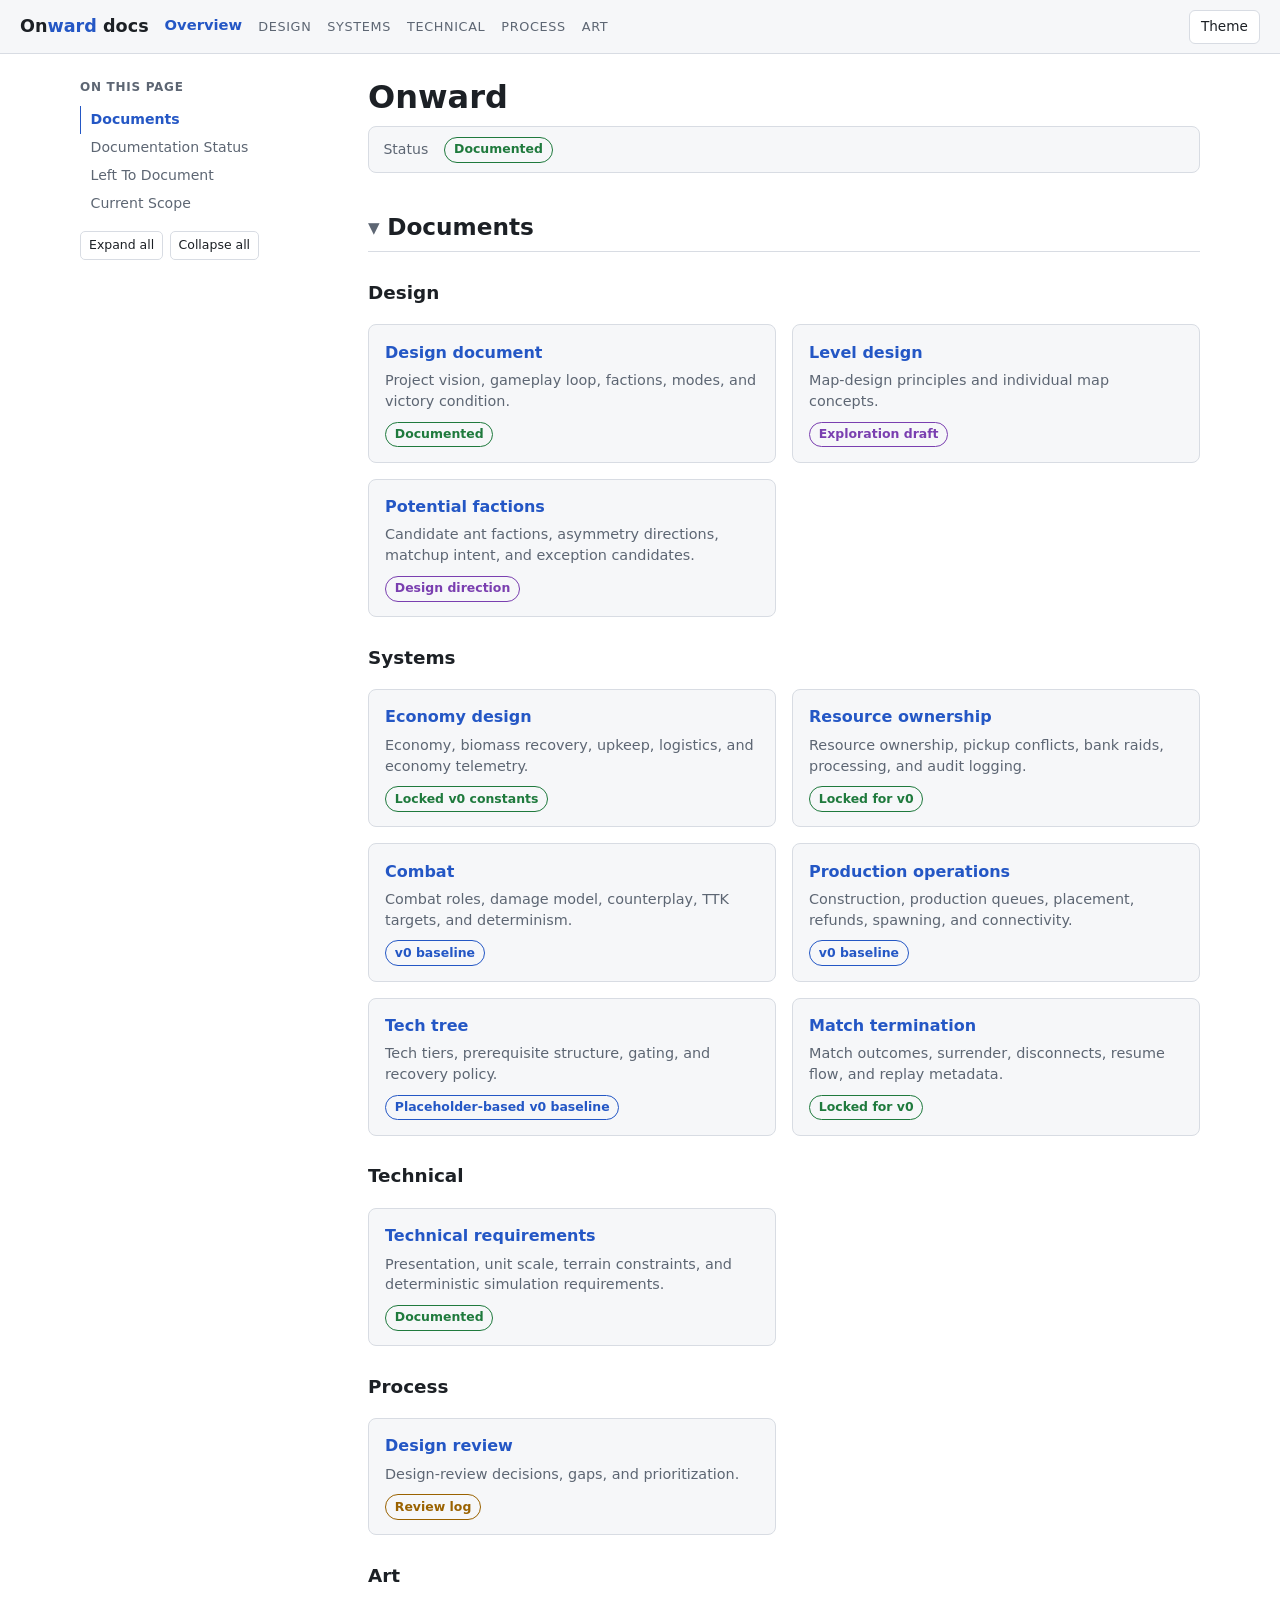
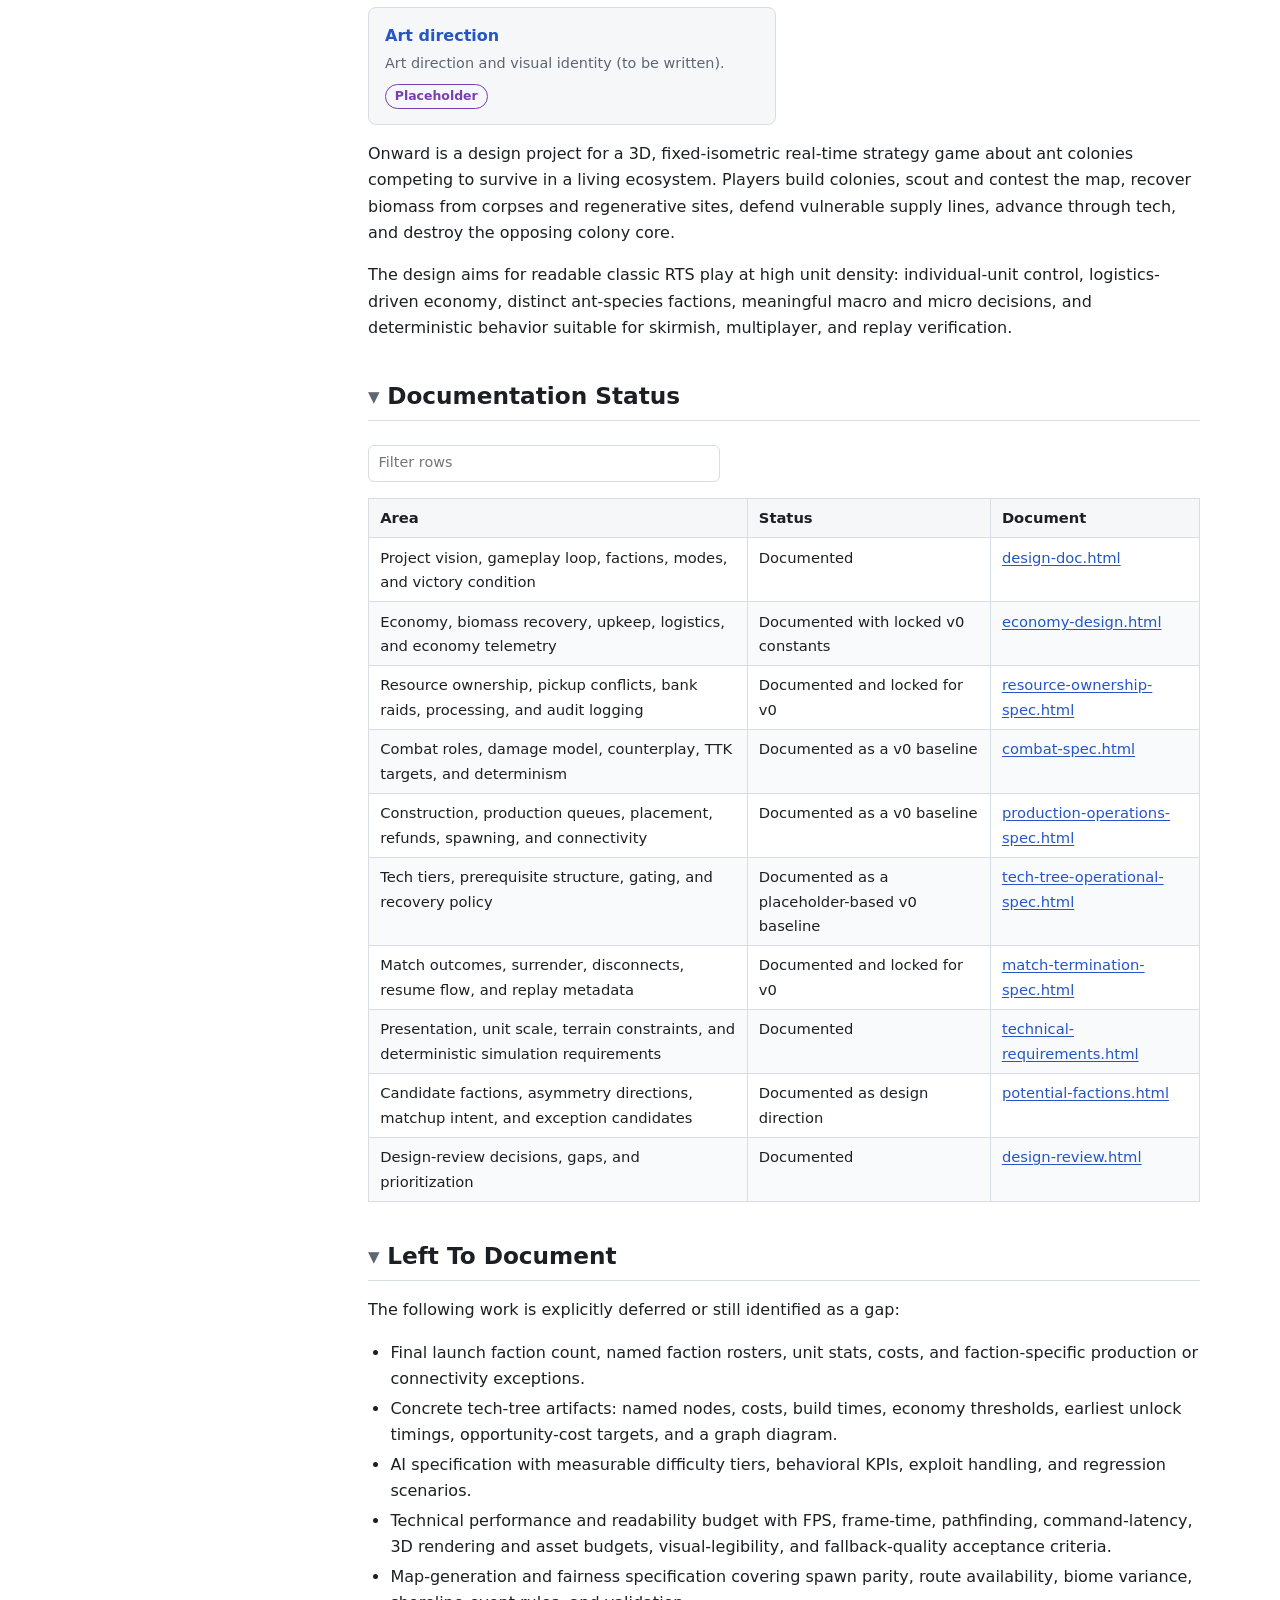
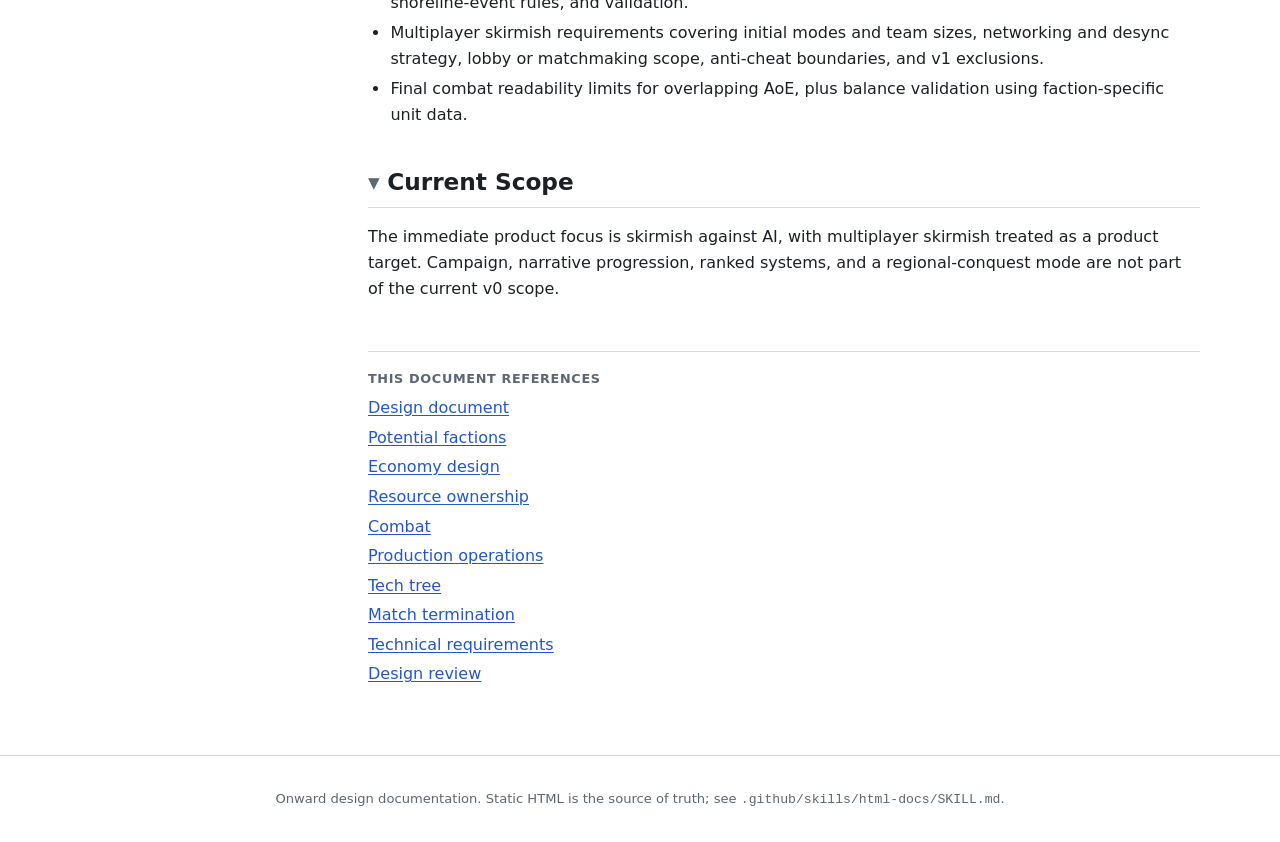
==== docs/index.html @ eb40da82 "Add technical documentation for tech tree operational spec and technical requirements - Created tech" ====
<!doctype html>
<html lang="en">
<head>
<meta charset="utf-8">
<meta name="viewport" content="width=device-width, initial-scale=1">
<title>Onward - Onward</title>
<meta name="description" content="Onward project overview, documentation status, open work, and scope.">
<link rel="stylesheet" href="assets/css/site.css">
<script type="application/ld+json">
{
  "@context": "https://schema.org",
  "@type": "TechArticle",
  "headline": "Onward",
  "description": "Onward project overview, documentation status, open work, and scope.",
  "isPartOf": {
    "@type": "CreativeWork",
    "name": "Onward design documentation",
    "url": "index.html"
  },
  "citation": [
    "combat-spec.html",
    "design-doc.html",
    "design-review.html",
    "economy-design.html",
    "match-termination-spec.html",
    "potential-factions.html",
    "production-operations-spec.html",
    "resource-ownership-spec.html",
    "tech-tree-operational-spec.html",
    "technical-requirements.html"
  ]
}
</script>
<script type="application/json" id="doc-data">
{
  "slug": "index",
  "title": "Onward",
  "group": null,
  "status": {
    "key": "documented",
    "label": "Documented"
  },
  "references": [
    "combat-spec",
    "design-doc",
    "design-review",
    "economy-design",
    "match-termination-spec",
    "potential-factions",
    "production-operations-spec",
    "resource-ownership-spec",
    "tech-tree-operational-spec",
    "technical-requirements"
  ],
  "referencedBy": [],
  "constants": {},
  "sections": [
    {
      "id": "documents",
      "title": "Documents",
      "level": 2
    },
    {
      "id": "documentation-status",
      "title": "Documentation Status",
      "level": 2
    },
    {
      "id": "left-to-document",
      "title": "Left To Document",
      "level": 2
    },
    {
      "id": "current-scope",
      "title": "Current Scope",
      "level": 2
    }
  ]
}
</script>
<script src="assets/js/site.js" defer></script>
</head>
<body>
<a class="skip-link" href="#content">Skip to content</a>
<header class="site-header">
<a class="brand" href="index.html">On<span>ward</span> docs</a>
<nav class="site-nav" aria-label="Documentation">
<ul>
<li><a href="index.html" aria-current="page">Overview</a></li>
<li><span class="group-label" tabindex="0">Design</span><ul class="group-links"><li><a href="design-doc.html">Design document</a></li><li><a href="level-design.html">Level design</a></li><li><a href="potential-factions.html">Potential factions</a></li></ul></li>
<li><span class="group-label" tabindex="0">Systems</span><ul class="group-links"><li><a href="economy-design.html">Economy design</a></li><li><a href="resource-ownership-spec.html">Resource ownership</a></li><li><a href="combat-spec.html">Combat</a></li><li><a href="production-operations-spec.html">Production operations</a></li><li><a href="tech-tree-operational-spec.html">Tech tree</a></li><li><a href="match-termination-spec.html">Match termination</a></li></ul></li>
<li><span class="group-label" tabindex="0">Technical</span><ul class="group-links"><li><a href="technical-requirements.html">Technical requirements</a></li></ul></li>
<li><span class="group-label" tabindex="0">Process</span><ul class="group-links"><li><a href="design-review.html">Design review</a></li></ul></li>
<li><span class="group-label" tabindex="0">Art</span><ul class="group-links"><li><a href="art-direction.html">Art direction</a></li></ul></li>
</ul>
</nav>
<div class="header-tools"><button type="button" id="theme-toggle" aria-label="Toggle light or dark theme">Theme</button></div>
</header>
<div class="layout">
<nav class="toc" aria-label="On this page"><h2>On this page</h2>
<ul>
<li><a href="#documents">Documents</a>
</li>
<li><a href="#documentation-status">Documentation Status</a>
</li>
<li><a href="#left-to-document">Left To Document</a>
</li>
<li><a href="#current-scope">Current Scope</a>
</li>
</ul>
<div class="toc-tools"><button type="button" id="expand-all">Expand all</button><button type="button" id="collapse-all">Collapse all</button></div></nav>
<main id="content" class="doc">
<h1 id="onward">Onward</h1>
<div class="doc-meta"><dl><dt>Status</dt><dd><span class="badge" data-status="documented">Documented</span></dd></dl></div>
<section aria-labelledby="documents"><h2 id="documents">Documents</h2>
<h3>Design</h3>
<ul class="card-grid"><li><a class="card" href="design-doc.html"><strong>Design document</strong><span>Project vision, gameplay loop, factions, modes, and victory condition.</span><span class="badge" data-status="documented">Documented</span></a></li><li><a class="card" href="level-design.html"><strong>Level design</strong><span>Map-design principles and individual map concepts.</span><span class="badge" data-status="draft">Exploration draft</span></a></li><li><a class="card" href="potential-factions.html"><strong>Potential factions</strong><span>Candidate ant factions, asymmetry directions, matchup intent, and exception candidates.</span><span class="badge" data-status="direction">Design direction</span></a></li></ul>
<h3>Systems</h3>
<ul class="card-grid"><li><a class="card" href="economy-design.html"><strong>Economy design</strong><span>Economy, biomass recovery, upkeep, logistics, and economy telemetry.</span><span class="badge" data-status="locked">Locked v0 constants</span></a></li><li><a class="card" href="resource-ownership-spec.html"><strong>Resource ownership</strong><span>Resource ownership, pickup conflicts, bank raids, processing, and audit logging.</span><span class="badge" data-status="locked">Locked for v0</span></a></li><li><a class="card" href="combat-spec.html"><strong>Combat</strong><span>Combat roles, damage model, counterplay, TTK targets, and determinism.</span><span class="badge" data-status="baseline">v0 baseline</span></a></li><li><a class="card" href="production-operations-spec.html"><strong>Production operations</strong><span>Construction, production queues, placement, refunds, spawning, and connectivity.</span><span class="badge" data-status="baseline">v0 baseline</span></a></li><li><a class="card" href="tech-tree-operational-spec.html"><strong>Tech tree</strong><span>Tech tiers, prerequisite structure, gating, and recovery policy.</span><span class="badge" data-status="placeholder">Placeholder-based v0 baseline</span></a></li><li><a class="card" href="match-termination-spec.html"><strong>Match termination</strong><span>Match outcomes, surrender, disconnects, resume flow, and replay metadata.</span><span class="badge" data-status="locked">Locked for v0</span></a></li></ul>
<h3>Technical</h3>
<ul class="card-grid"><li><a class="card" href="technical-requirements.html"><strong>Technical requirements</strong><span>Presentation, unit scale, terrain constraints, and deterministic simulation requirements.</span><span class="badge" data-status="documented">Documented</span></a></li></ul>
<h3>Process</h3>
<ul class="card-grid"><li><a class="card" href="design-review.html"><strong>Design review</strong><span>Design-review decisions, gaps, and prioritization.</span><span class="badge" data-status="review">Review log</span></a></li></ul>
<h3>Art</h3>
<ul class="card-grid"><li><a class="card" href="art-direction.html"><strong>Art direction</strong><span>Art direction and visual identity (to be written).</span><span class="badge" data-status="draft">Placeholder</span></a></li></ul>
</section>
<p>Onward is a design project for a 3D, fixed-isometric real-time strategy game about ant colonies competing to survive in a living ecosystem. Players build colonies, scout and contest the map, recover biomass from corpses and regenerative sites, defend vulnerable supply lines, advance through tech, and destroy the opposing colony core.</p>
<p>The design aims for readable classic RTS play at high unit density: individual-unit control, logistics-driven economy, distinct ant-species factions, meaningful macro and micro decisions, and deterministic behavior suitable for skirmish, multiplayer, and replay verification.</p>
<section aria-labelledby="documentation-status">
<h2 id="documentation-status">Documentation Status <a class="anchor" href="#documentation-status" aria-label="Link to this section">#</a></h2>
<div class="table-wrap"><table>
<thead>
<tr>
<th>Area</th>
<th>Status</th>
<th>Document</th>
</tr>
</thead>
<tbody>
<tr>
<td>Project vision, gameplay loop, factions, modes, and victory condition</td>
<td>Documented</td>
<td><a href="design-doc.html"><a href="design-doc.html">design-doc.html</a></a></td>
</tr>
<tr>
<td>Economy, biomass recovery, upkeep, logistics, and economy telemetry</td>
<td>Documented with locked v0 constants</td>
<td><a href="economy-design.html"><a href="economy-design.html">economy-design.html</a></a></td>
</tr>
<tr>
<td>Resource ownership, pickup conflicts, bank raids, processing, and audit logging</td>
<td>Documented and locked for v0</td>
<td><a href="resource-ownership-spec.html"><a href="resource-ownership-spec.html">resource-ownership-spec.html</a></a></td>
</tr>
<tr>
<td>Combat roles, damage model, counterplay, TTK targets, and determinism</td>
<td>Documented as a v0 baseline</td>
<td><a href="combat-spec.html"><a href="combat-spec.html">combat-spec.html</a></a></td>
</tr>
<tr>
<td>Construction, production queues, placement, refunds, spawning, and connectivity</td>
<td>Documented as a v0 baseline</td>
<td><a href="production-operations-spec.html"><a href="production-operations-spec.html">production-operations-spec.html</a></a></td>
</tr>
<tr>
<td>Tech tiers, prerequisite structure, gating, and recovery policy</td>
<td>Documented as a placeholder-based v0 baseline</td>
<td><a href="tech-tree-operational-spec.html"><a href="tech-tree-operational-spec.html">tech-tree-operational-spec.html</a></a></td>
</tr>
<tr>
<td>Match outcomes, surrender, disconnects, resume flow, and replay metadata</td>
<td>Documented and locked for v0</td>
<td><a href="match-termination-spec.html"><a href="match-termination-spec.html">match-termination-spec.html</a></a></td>
</tr>
<tr>
<td>Presentation, unit scale, terrain constraints, and deterministic simulation requirements</td>
<td>Documented</td>
<td><a href="technical-requirements.html"><a href="technical-requirements.html">technical-requirements.html</a></a></td>
</tr>
<tr>
<td>Candidate factions, asymmetry directions, matchup intent, and exception candidates</td>
<td>Documented as design direction</td>
<td><a href="potential-factions.html"><a href="potential-factions.html">potential-factions.html</a></a></td>
</tr>
<tr>
<td>Design-review decisions, gaps, and prioritization</td>
<td>Documented</td>
<td><a href="design-review.html"><a href="design-review.html">design-review.html</a></a></td>
</tr>
</tbody>
</table></div>
</section>
<section aria-labelledby="left-to-document">
<h2 id="left-to-document">Left To Document <a class="anchor" href="#left-to-document" aria-label="Link to this section">#</a></h2>
<p>The following work is explicitly deferred or still identified as a gap:</p>
<ul>
<li>Final launch faction count, named faction rosters, unit stats, costs, and faction-specific production or connectivity exceptions.</li>
<li>Concrete tech-tree artifacts: named nodes, costs, build times, economy thresholds, earliest unlock timings, opportunity-cost targets, and a graph diagram.</li>
<li>AI specification with measurable difficulty tiers, behavioral KPIs, exploit handling, and regression scenarios.</li>
<li>Technical performance and readability budget with FPS, frame-time, pathfinding, command-latency, 3D rendering and asset budgets, visual-legibility, and fallback-quality acceptance criteria.</li>
<li>Map-generation and fairness specification covering spawn parity, route availability, biome variance, shoreline-event rules, and validation.</li>
<li>Multiplayer skirmish requirements covering initial modes and team sizes, networking and desync strategy, lobby or matchmaking scope, anti-cheat boundaries, and v1 exclusions.</li>
<li>Final combat readability limits for overlapping AoE, plus balance validation using faction-specific unit data.</li>
</ul>
</section>
<section aria-labelledby="current-scope">
<h2 id="current-scope">Current Scope <a class="anchor" href="#current-scope" aria-label="Link to this section">#</a></h2>
<p>The immediate product focus is skirmish against AI, with multiplayer skirmish treated as a product target. Campaign, narrative progression, ranked systems, and a regional-conquest mode are not part of the current v0 scope.</p>
</section>

<aside class="doc-links" aria-label="Related documents"><div><h2>This document references</h2><ul><li><a href="design-doc.html">Design document</a></li><li><a href="potential-factions.html">Potential factions</a></li><li><a href="economy-design.html">Economy design</a></li><li><a href="resource-ownership-spec.html">Resource ownership</a></li><li><a href="combat-spec.html">Combat</a></li><li><a href="production-operations-spec.html">Production operations</a></li><li><a href="tech-tree-operational-spec.html">Tech tree</a></li><li><a href="match-termination-spec.html">Match termination</a></li><li><a href="technical-requirements.html">Technical requirements</a></li><li><a href="design-review.html">Design review</a></li></ul></div></aside>
</main>
</div>
<footer class="site-footer">Onward design documentation. Static HTML is the source of truth; see <code>.github/skills/html-docs/SKILL.md</code>.</footer>
</body>
</html>
---- docs/assets/css/site.css ----
/* Onward docs - neutral technical theme.
   All colours come from the custom properties below so the art-direction
   work can re-skin the whole site by editing only this block. */
:root {
  color-scheme: light dark;
  --bg: #ffffff;
  --surface: #f6f7f9;
  --surface-2: #eceef2;
  --fg: #1c2025;
  --muted: #5d6673;
  --border: #d8dce3;
  --accent: #2457c5;
  --accent-fg: #ffffff;
  --code-bg: #eef0f4;
  --ok: #1f7a3d;
  --warn: #9a6200;
  --info: #2457c5;
  --draft: #7a3fb0;
  --font-body: system-ui, -apple-system, "Segoe UI", Roboto, sans-serif;
  --font-mono: ui-monospace, "SF Mono", Menlo, Consolas, monospace;
  --sidebar-w: 16rem;
  --content-w: 52rem;
}

:root[data-theme="dark"] {
  --bg: #14171c;
  --surface: #1b1f26;
  --surface-2: #242a33;
  --fg: #e3e6eb;
  --muted: #98a1ae;
  --border: #323a46;
  --accent: #7aa2f7;
  --accent-fg: #0d1117;
  --code-bg: #222833;
  --ok: #5fbf80;
  --warn: #e0a84a;
  --info: #7aa2f7;
  --draft: #b98be6;
}

@media (prefers-color-scheme: dark) {
  :root:not([data-theme="light"]) {
    --bg: #14171c;
    --surface: #1b1f26;
    --surface-2: #242a33;
    --fg: #e3e6eb;
    --muted: #98a1ae;
    --border: #323a46;
    --accent: #7aa2f7;
    --accent-fg: #0d1117;
    --code-bg: #222833;
    --ok: #5fbf80;
    --warn: #e0a84a;
    --info: #7aa2f7;
    --draft: #b98be6;
  }
}

* { box-sizing: border-box; }
html { scroll-behavior: smooth; scroll-padding-top: 4.5rem; }
body {
  margin: 0;
  background: var(--bg);
  color: var(--fg);
  font: 16px/1.65 var(--font-body);
}
a { color: var(--accent); text-underline-offset: 0.15em; }
a:hover { text-decoration-thickness: 2px; }
:focus-visible { outline: 2px solid var(--accent); outline-offset: 2px; }

.skip-link {
  position: absolute; left: -999px; top: 0;
  background: var(--accent); color: var(--accent-fg); padding: 0.5rem 1rem; z-index: 100;
}
.skip-link:focus { left: 0; }

/* Header and navigation */
.site-header {
  position: sticky; top: 0; z-index: 50;
  display: flex; align-items: center; gap: 1rem; flex-wrap: wrap;
  padding: 0.6rem 1.25rem;
  background: var(--surface); border-bottom: 1px solid var(--border);
}
.brand { font-weight: 700; font-size: 1.1rem; color: var(--fg); text-decoration: none; }
.brand span { color: var(--accent); }
.site-nav { flex: 1; }
.site-nav > ul { list-style: none; margin: 0; padding: 0; display: flex; flex-wrap: wrap; gap: 0.25rem 1rem; }
.site-nav li { position: relative; }
.site-nav .group-label { font-size: 0.8rem; text-transform: uppercase; letter-spacing: 0.05em; color: var(--muted); cursor: default; padding: 0.25rem 0; display: inline-block; }
.site-nav .group-links { display: none; position: absolute; top: 100%; left: 0; min-width: 16rem; list-style: none; margin: 0; padding: 0.4rem; background: var(--surface); border: 1px solid var(--border); border-radius: 6px; box-shadow: 0 6px 18px rgba(0,0,0,0.15); }
.site-nav li:hover > .group-links, .site-nav li:focus-within > .group-links { display: block; }
.site-nav .group-links a { display: block; padding: 0.3rem 0.6rem; border-radius: 4px; text-decoration: none; color: var(--fg); font-size: 0.92rem; }
.site-nav .group-links a:hover { background: var(--surface-2); }
.site-nav a[aria-current="page"] { color: var(--accent); font-weight: 600; }
.site-nav > ul > li > a { text-decoration: none; color: var(--fg); font-size: 0.92rem; }
.header-tools button {
  font: inherit; font-size: 0.85rem; padding: 0.3rem 0.7rem; cursor: pointer;
  background: var(--bg); color: var(--fg); border: 1px solid var(--border); border-radius: 6px;
}
.header-tools button:hover { background: var(--surface-2); }

/* Layout */
.layout { display: grid; grid-template-columns: var(--sidebar-w) minmax(0, var(--content-w)); gap: 2rem; justify-content: center; padding: 1.5rem 1.25rem 4rem; }
.toc { position: sticky; top: 4.5rem; align-self: start; max-height: calc(100vh - 5.5rem); overflow-y: auto; font-size: 0.88rem; }
.toc h2 { font-size: 0.75rem; text-transform: uppercase; letter-spacing: 0.06em; color: var(--muted); margin: 0 0 0.5rem; }
.toc ul { list-style: none; margin: 0; padding: 0; }
.toc ul ul { margin-left: 0.9rem; border-left: 1px solid var(--border); }
.toc a { display: block; padding: 0.15rem 0.6rem; color: var(--muted); text-decoration: none; border-left: 2px solid transparent; margin-left: -1px; }
.toc a:hover { color: var(--fg); }
.toc a.active { color: var(--accent); border-left-color: var(--accent); font-weight: 600; }
.toc-tools { margin-top: 0.8rem; display: flex; gap: 0.4rem; }
.toc-tools button { font: inherit; font-size: 0.78rem; padding: 0.2rem 0.5rem; cursor: pointer; background: var(--bg); color: var(--fg); border: 1px solid var(--border); border-radius: 5px; }

/* Article */
.doc h1 { font-size: 2rem; line-height: 1.2; margin: 0 0 0.6rem; }
.doc h2 { font-size: 1.45rem; margin: 2.2rem 0 0.7rem; padding-bottom: 0.3rem; border-bottom: 1px solid var(--border); }
.doc h3 { font-size: 1.15rem; margin: 1.6rem 0 0.5rem; }
.doc h4 { font-size: 1rem; margin: 1.2rem 0 0.4rem; }
.doc h2, .doc h3, .doc h4 { position: relative; }
.doc .anchor { margin-left: 0.4rem; font-weight: 400; text-decoration: none; opacity: 0; color: var(--muted); }
.doc h2:hover .anchor, .doc h3:hover .anchor, .doc h4:hover .anchor, .doc .anchor:focus { opacity: 1; }
.doc p, .doc li { overflow-wrap: anywhere; }
.doc ul, .doc ol { padding-left: 1.4rem; }
.doc li { margin: 0.2rem 0; }
.doc code { font: 0.88em var(--font-mono); background: var(--code-bg); padding: 0.1em 0.35em; border-radius: 4px; }
.doc a code { color: inherit; }
.doc code[data-constant] { border: 1px solid var(--border); }
.doc hr { border: 0; border-top: 1px solid var(--border); margin: 2rem 0; }
.doc figure { margin: 1.5rem 0; }
.doc figure img { max-width: 100%; height: auto; border: 1px solid var(--border); border-radius: 6px; background: var(--surface); }
.doc figcaption { font-size: 0.88rem; color: var(--muted); margin-top: 0.4rem; }
.doc svg.diagram { max-width: 100%; height: auto; }

/* Collapsible sections */
.doc section > h2 { cursor: pointer; }
.doc section > h2::before { content: "\25BE"; display: inline-block; width: 1.2rem; color: var(--muted); }
.doc section.collapsed > h2::before { content: "\25B8"; }
.doc section.collapsed > :not(h2) { display: none; }

/* Doc metadata bar */
.doc-meta { display: flex; flex-wrap: wrap; align-items: center; gap: 0.5rem 1rem; margin: 0 0 1.5rem; padding: 0.6rem 0.9rem; background: var(--surface); border: 1px solid var(--border); border-radius: 8px; font-size: 0.88rem; }
.doc-meta dl { display: contents; }
.doc-meta dt { color: var(--muted); }
.doc-meta dd { margin: 0; }
.badge { display: inline-block; padding: 0.1rem 0.55rem; border-radius: 999px; font-size: 0.78rem; font-weight: 600; border: 1px solid currentColor; }
.badge[data-status="locked"], .badge[data-status="documented"] { color: var(--ok); }
.badge[data-status="baseline"], .badge[data-status="placeholder"] { color: var(--info); }
.badge[data-status="direction"], .badge[data-status="draft"] { color: var(--draft); }
.badge[data-status="review"] { color: var(--warn); }

/* Tables */
.table-wrap { overflow-x: auto; margin: 1rem 0; }
.doc table { border-collapse: collapse; width: 100%; font-size: 0.92rem; }
.doc th, .doc td { border: 1px solid var(--border); padding: 0.45rem 0.7rem; text-align: left; vertical-align: top; }
.doc th { background: var(--surface); }
.doc table.sortable th { cursor: pointer; user-select: none; }
.doc table.sortable th[aria-sort="ascending"]::after { content: " \25B2"; font-size: 0.7em; }
.doc table.sortable th[aria-sort="descending"]::after { content: " \25BC"; font-size: 0.7em; }
.doc tbody tr:nth-child(even) { background: color-mix(in srgb, var(--surface) 60%, transparent); }
.table-filter { width: 100%; max-width: 22rem; margin: 0.8rem 0 0; padding: 0.35rem 0.6rem; font: inherit; font-size: 0.9rem; background: var(--bg); color: var(--fg); border: 1px solid var(--border); border-radius: 6px; }

/* Cross-document links */
.doc-links { margin-top: 3rem; padding-top: 1rem; border-top: 1px solid var(--border); display: grid; gap: 1rem; grid-template-columns: repeat(auto-fit, minmax(16rem, 1fr)); }
.doc-links h2 { font-size: 0.8rem; text-transform: uppercase; letter-spacing: 0.05em; color: var(--muted); border: 0; margin: 0 0 0.4rem; padding: 0; }
.doc-links ul { list-style: none; padding: 0; margin: 0; }

/* Index cards */
.card-grid { display: grid; gap: 1rem; grid-template-columns: repeat(auto-fill, minmax(17rem, 1fr)); margin: 1rem 0; padding: 0; list-style: none; }
.card { display: block; height: 100%; padding: 0.9rem 1rem; background: var(--surface); border: 1px solid var(--border); border-radius: 8px; text-decoration: none; color: var(--fg); }
.card:hover { border-color: var(--accent); }
.card strong { display: block; color: var(--accent); margin-bottom: 0.25rem; }
.card > span:not(.badge) { display: block; font-size: 0.9rem; line-height: 1.45; color: var(--muted); }
.card .badge { margin-top: 0.6rem; }
.doc ul.card-grid { padding: 0; }
.doc .card-grid li { margin: 0; }

.placeholder-box { padding: 1rem 1.2rem; border: 2px dashed var(--border); border-radius: 8px; background: var(--surface); color: var(--muted); }

.site-footer { text-align: center; color: var(--muted); font-size: 0.82rem; padding: 2rem 1rem; border-top: 1px solid var(--border); }

@media (max-width: 62rem) {
  .layout { grid-template-columns: minmax(0, 1fr); }
  .toc { position: static; max-height: none; border: 1px solid var(--border); border-radius: 8px; padding: 0.8rem; background: var(--surface); }
}
@media print {
  .site-header, .toc, .table-filter, .doc .anchor { display: none; }
  .layout { display: block; }
  .doc section.collapsed > :not(h2) { display: block; }
}

.doc .formula { padding: 0.6rem 1rem; background: var(--surface); border-left: 3px solid var(--accent); font-family: var(--font-mono); overflow-x: auto; }
.doc .formula var { font-style: normal; }
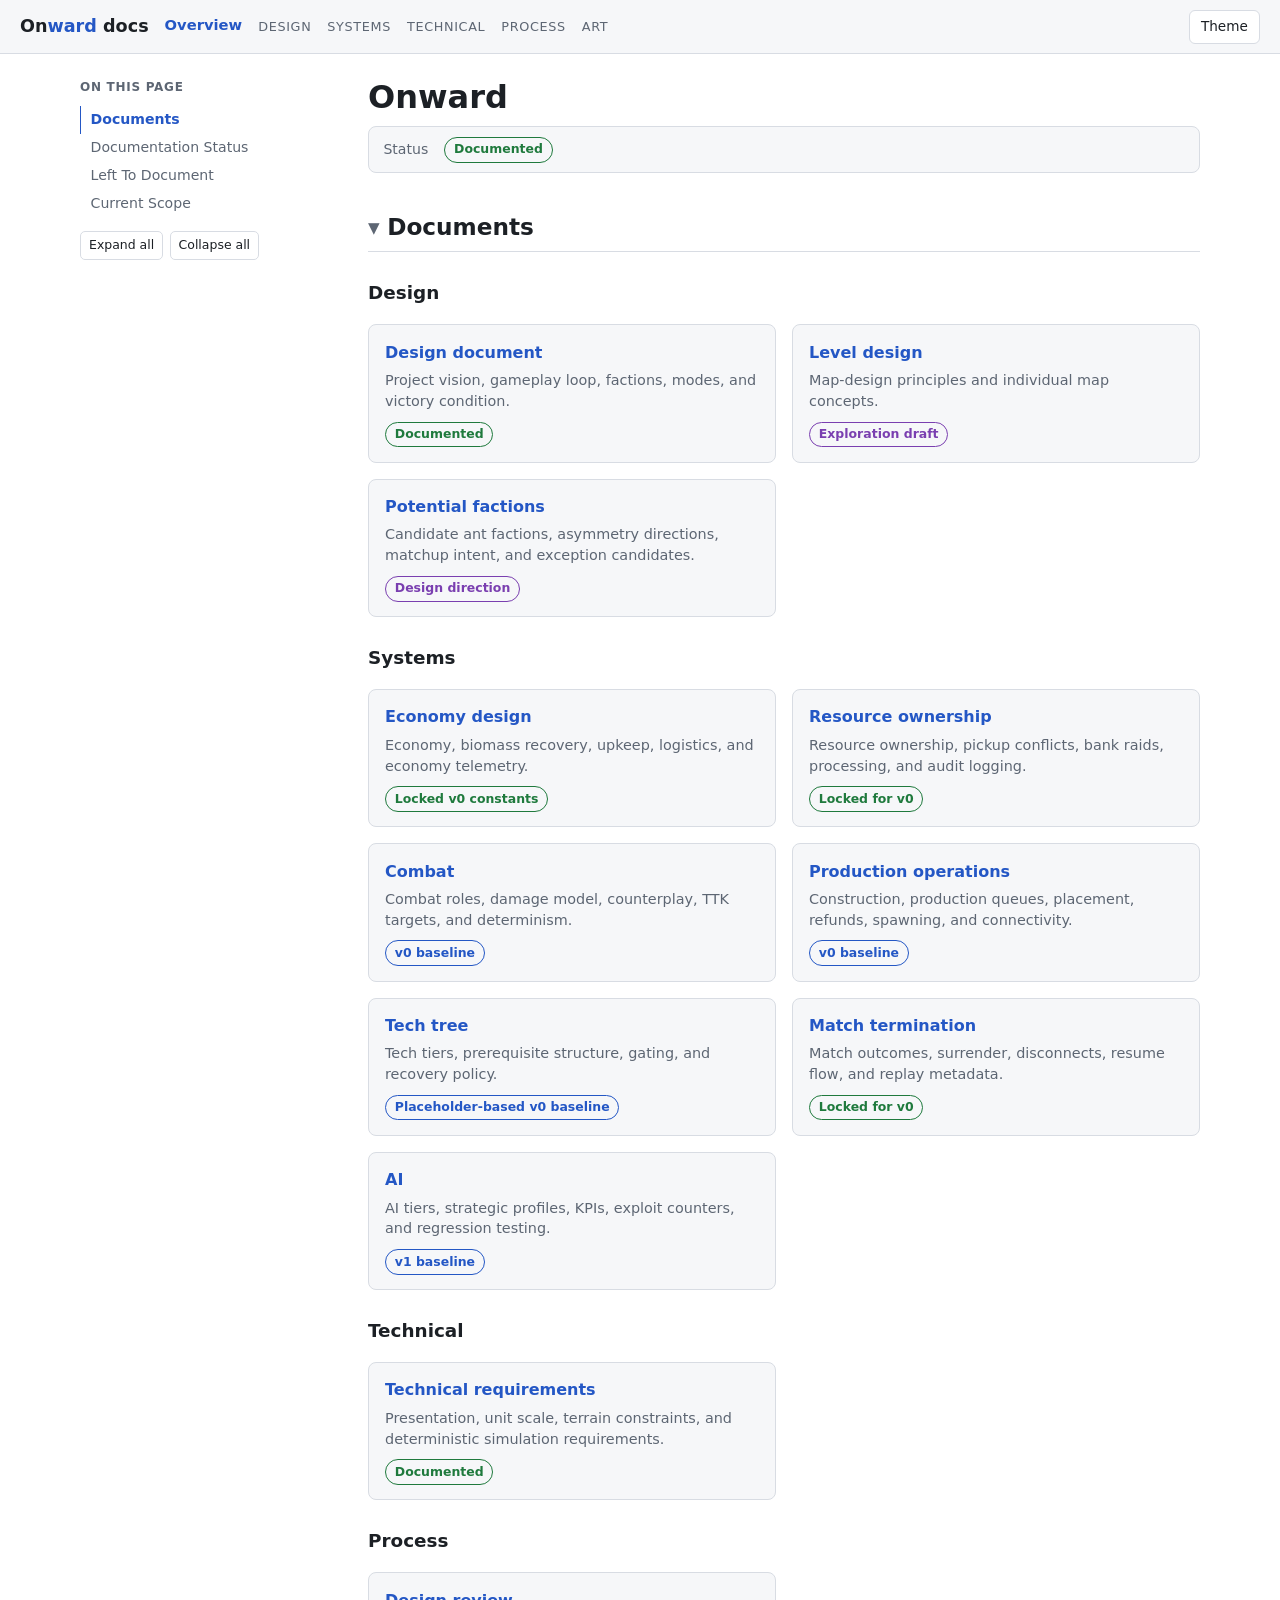
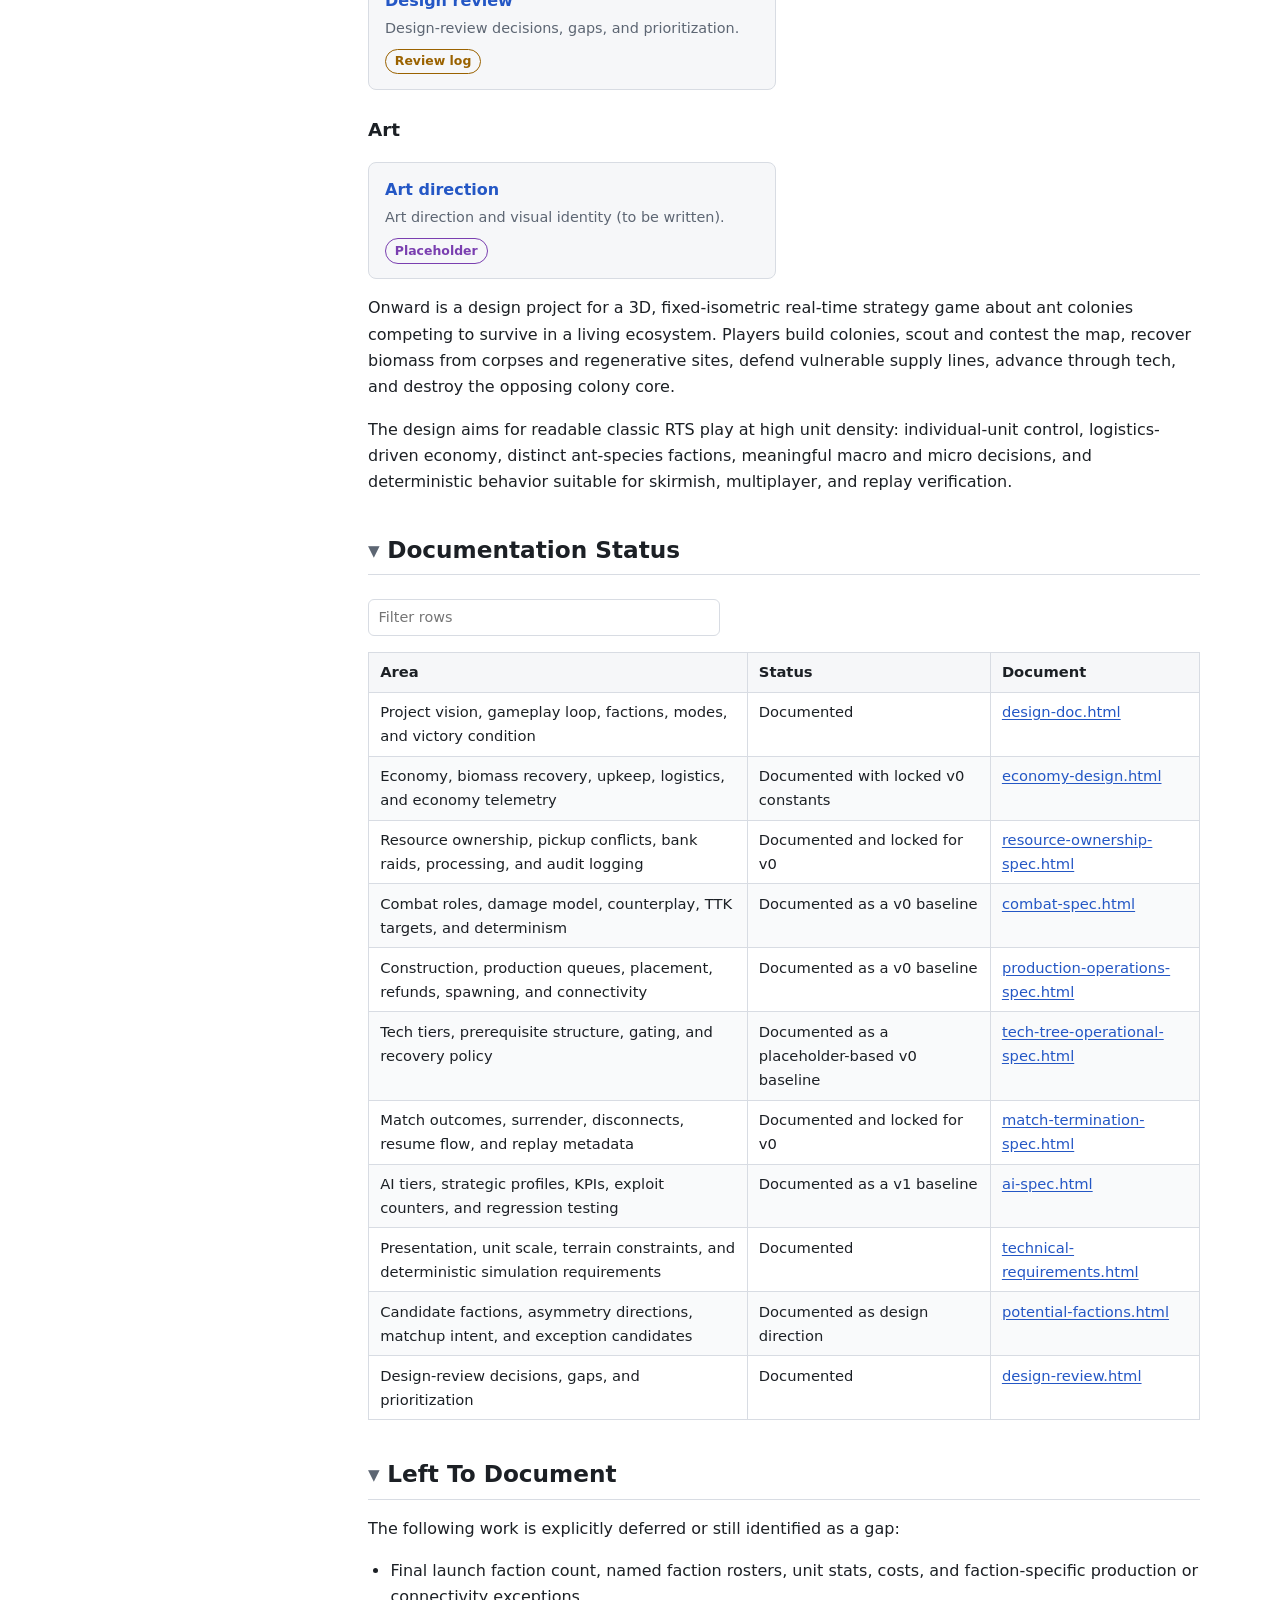
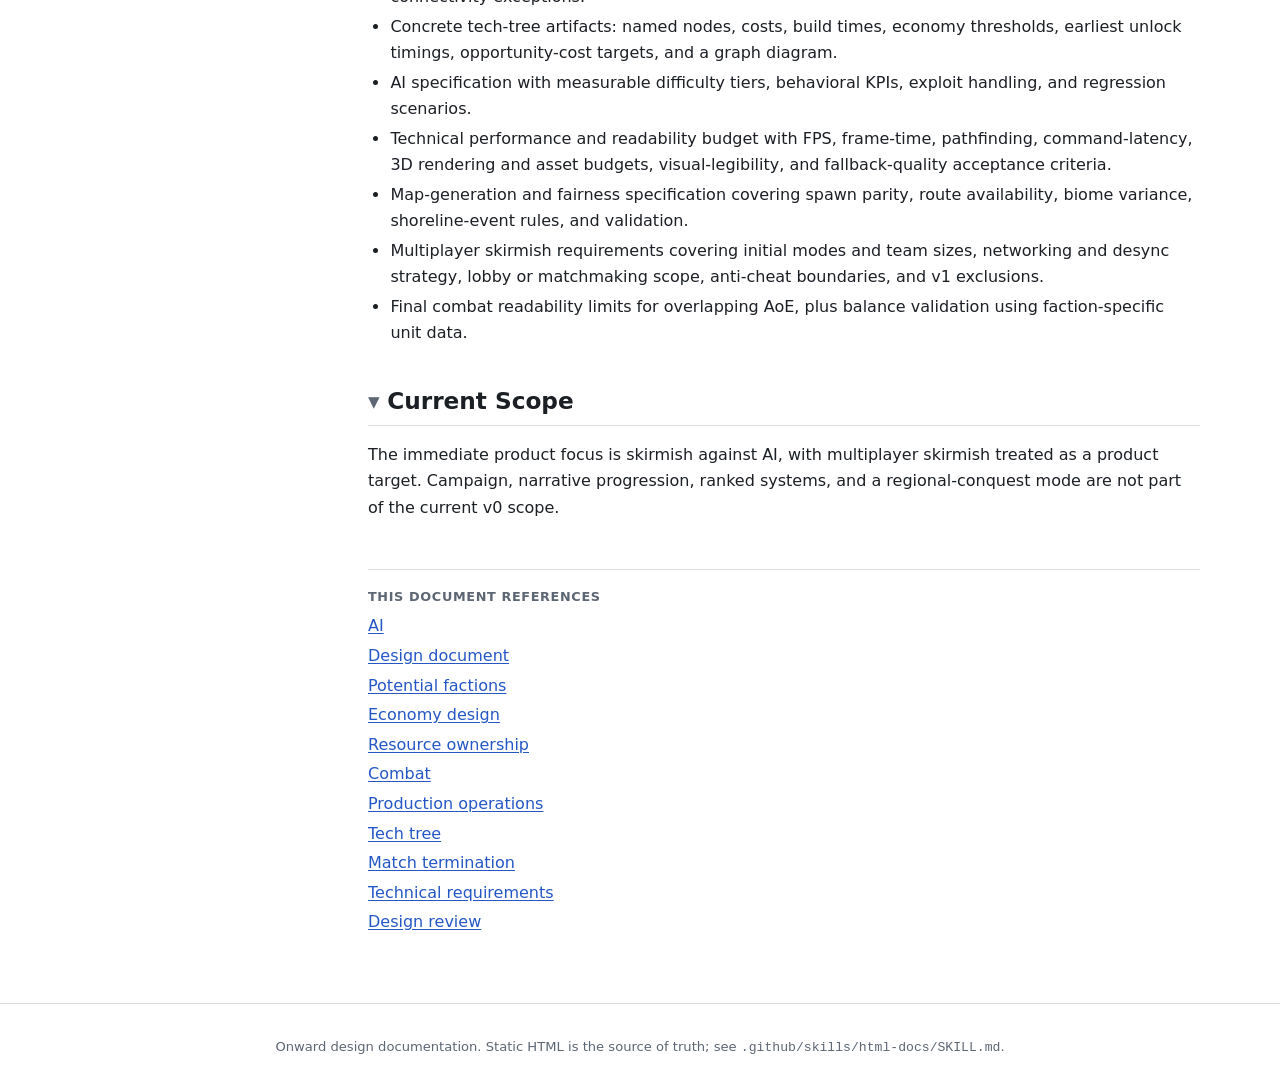
==== commit 20c37f4f: "Enhance documentation by adding AI specifications and updating related links across multiple documen" ====
--- a/docs/index.html
+++ b/docs/index.html
@@ -18,6 +18,7 @@
     "url": "index.html"
   },
   "citation": [
+    "ai-spec.html",
     "combat-spec.html",
     "design-doc.html",
     "design-review.html",
@@ -41,6 +42,7 @@
     "label": "Documented"
   },
   "references": [
+    "ai-spec",
     "combat-spec",
     "design-doc",
     "design-review",
@@ -88,7 +90,7 @@
 <ul>
 <li><a href="index.html" aria-current="page">Overview</a></li>
 <li><span class="group-label" tabindex="0">Design</span><ul class="group-links"><li><a href="design-doc.html">Design document</a></li><li><a href="level-design.html">Level design</a></li><li><a href="potential-factions.html">Potential factions</a></li></ul></li>
-<li><span class="group-label" tabindex="0">Systems</span><ul class="group-links"><li><a href="economy-design.html">Economy design</a></li><li><a href="resource-ownership-spec.html">Resource ownership</a></li><li><a href="combat-spec.html">Combat</a></li><li><a href="production-operations-spec.html">Production operations</a></li><li><a href="tech-tree-operational-spec.html">Tech tree</a></li><li><a href="match-termination-spec.html">Match termination</a></li></ul></li>
+<li><span class="group-label" tabindex="0">Systems</span><ul class="group-links"><li><a href="economy-design.html">Economy design</a></li><li><a href="resource-ownership-spec.html">Resource ownership</a></li><li><a href="combat-spec.html">Combat</a></li><li><a href="production-operations-spec.html">Production operations</a></li><li><a href="tech-tree-operational-spec.html">Tech tree</a></li><li><a href="match-termination-spec.html">Match termination</a></li><li><a href="ai-spec.html">AI</a></li></ul></li>
 <li><span class="group-label" tabindex="0">Technical</span><ul class="group-links"><li><a href="technical-requirements.html">Technical requirements</a></li></ul></li>
 <li><span class="group-label" tabindex="0">Process</span><ul class="group-links"><li><a href="design-review.html">Design review</a></li></ul></li>
 <li><span class="group-label" tabindex="0">Art</span><ul class="group-links"><li><a href="art-direction.html">Art direction</a></li></ul></li>
@@ -116,7 +118,7 @@
 <h3>Design</h3>
 <ul class="card-grid"><li><a class="card" href="design-doc.html"><strong>Design document</strong><span>Project vision, gameplay loop, factions, modes, and victory condition.</span><span class="badge" data-status="documented">Documented</span></a></li><li><a class="card" href="level-design.html"><strong>Level design</strong><span>Map-design principles and individual map concepts.</span><span class="badge" data-status="draft">Exploration draft</span></a></li><li><a class="card" href="potential-factions.html"><strong>Potential factions</strong><span>Candidate ant factions, asymmetry directions, matchup intent, and exception candidates.</span><span class="badge" data-status="direction">Design direction</span></a></li></ul>
 <h3>Systems</h3>
-<ul class="card-grid"><li><a class="card" href="economy-design.html"><strong>Economy design</strong><span>Economy, biomass recovery, upkeep, logistics, and economy telemetry.</span><span class="badge" data-status="locked">Locked v0 constants</span></a></li><li><a class="card" href="resource-ownership-spec.html"><strong>Resource ownership</strong><span>Resource ownership, pickup conflicts, bank raids, processing, and audit logging.</span><span class="badge" data-status="locked">Locked for v0</span></a></li><li><a class="card" href="combat-spec.html"><strong>Combat</strong><span>Combat roles, damage model, counterplay, TTK targets, and determinism.</span><span class="badge" data-status="baseline">v0 baseline</span></a></li><li><a class="card" href="production-operations-spec.html"><strong>Production operations</strong><span>Construction, production queues, placement, refunds, spawning, and connectivity.</span><span class="badge" data-status="baseline">v0 baseline</span></a></li><li><a class="card" href="tech-tree-operational-spec.html"><strong>Tech tree</strong><span>Tech tiers, prerequisite structure, gating, and recovery policy.</span><span class="badge" data-status="placeholder">Placeholder-based v0 baseline</span></a></li><li><a class="card" href="match-termination-spec.html"><strong>Match termination</strong><span>Match outcomes, surrender, disconnects, resume flow, and replay metadata.</span><span class="badge" data-status="locked">Locked for v0</span></a></li></ul>
+<ul class="card-grid"><li><a class="card" href="economy-design.html"><strong>Economy design</strong><span>Economy, biomass recovery, upkeep, logistics, and economy telemetry.</span><span class="badge" data-status="locked">Locked v0 constants</span></a></li><li><a class="card" href="resource-ownership-spec.html"><strong>Resource ownership</strong><span>Resource ownership, pickup conflicts, bank raids, processing, and audit logging.</span><span class="badge" data-status="locked">Locked for v0</span></a></li><li><a class="card" href="combat-spec.html"><strong>Combat</strong><span>Combat roles, damage model, counterplay, TTK targets, and determinism.</span><span class="badge" data-status="baseline">v0 baseline</span></a></li><li><a class="card" href="production-operations-spec.html"><strong>Production operations</strong><span>Construction, production queues, placement, refunds, spawning, and connectivity.</span><span class="badge" data-status="baseline">v0 baseline</span></a></li><li><a class="card" href="tech-tree-operational-spec.html"><strong>Tech tree</strong><span>Tech tiers, prerequisite structure, gating, and recovery policy.</span><span class="badge" data-status="placeholder">Placeholder-based v0 baseline</span></a></li><li><a class="card" href="match-termination-spec.html"><strong>Match termination</strong><span>Match outcomes, surrender, disconnects, resume flow, and replay metadata.</span><span class="badge" data-status="locked">Locked for v0</span></a></li><li><a class="card" href="ai-spec.html"><strong>AI</strong><span>AI tiers, strategic profiles, KPIs, exploit counters, and regression testing.</span><span class="badge" data-status="baseline">v1 baseline</span></a></li></ul>
 <h3>Technical</h3>
 <ul class="card-grid"><li><a class="card" href="technical-requirements.html"><strong>Technical requirements</strong><span>Presentation, unit scale, terrain constraints, and deterministic simulation requirements.</span><span class="badge" data-status="documented">Documented</span></a></li></ul>
 <h3>Process</h3>
@@ -171,6 +173,11 @@
 <td>Match outcomes, surrender, disconnects, resume flow, and replay metadata</td>
 <td>Documented and locked for v0</td>
 <td><a href="match-termination-spec.html"><a href="match-termination-spec.html">match-termination-spec.html</a></a></td>
+</tr>
+<tr>
+<td>AI tiers, strategic profiles, KPIs, exploit counters, and regression testing</td>
+<td>Documented as a v1 baseline</td>
+<td><a href="ai-spec.html">ai-spec.html</a></td>
 </tr>
 <tr>
 <td>Presentation, unit scale, terrain constraints, and deterministic simulation requirements</td>
@@ -208,7 +215,7 @@
 <p>The immediate product focus is skirmish against AI, with multiplayer skirmish treated as a product target. Campaign, narrative progression, ranked systems, and a regional-conquest mode are not part of the current v0 scope.</p>
 </section>
 
-<aside class="doc-links" aria-label="Related documents"><div><h2>This document references</h2><ul><li><a href="design-doc.html">Design document</a></li><li><a href="potential-factions.html">Potential factions</a></li><li><a href="economy-design.html">Economy design</a></li><li><a href="resource-ownership-spec.html">Resource ownership</a></li><li><a href="combat-spec.html">Combat</a></li><li><a href="production-operations-spec.html">Production operations</a></li><li><a href="tech-tree-operational-spec.html">Tech tree</a></li><li><a href="match-termination-spec.html">Match termination</a></li><li><a href="technical-requirements.html">Technical requirements</a></li><li><a href="design-review.html">Design review</a></li></ul></div></aside>
+<aside class="doc-links" aria-label="Related documents"><div><h2>This document references</h2><ul><li><a href="ai-spec.html">AI</a></li><li><a href="design-doc.html">Design document</a></li><li><a href="potential-factions.html">Potential factions</a></li><li><a href="economy-design.html">Economy design</a></li><li><a href="resource-ownership-spec.html">Resource ownership</a></li><li><a href="combat-spec.html">Combat</a></li><li><a href="production-operations-spec.html">Production operations</a></li><li><a href="tech-tree-operational-spec.html">Tech tree</a></li><li><a href="match-termination-spec.html">Match termination</a></li><li><a href="technical-requirements.html">Technical requirements</a></li><li><a href="design-review.html">Design review</a></li></ul></div></aside>
 </main>
 </div>
 <footer class="site-footer">Onward design documentation. Static HTML is the source of truth; see <code>.github/skills/html-docs/SKILL.md</code>.</footer>
--- a/docs/assets/css/site.css
+++ b/docs/assets/css/site.css
@@ -190,3 +190,81 @@
 
 .doc .formula { padding: 0.6rem 1rem; background: var(--surface); border-left: 3px solid var(--accent); font-family: var(--font-mono); overflow-x: auto; }
 .doc .formula var { font-style: normal; }
+
+/* Interactive widgets */
+.widget { margin: 1rem 0; padding: 1rem; background: var(--surface); border: 1px solid var(--border); border-radius: 8px; }
+.widget[hidden] { display: none; }
+.widget-controls { display: flex; flex-wrap: wrap; gap: 0.8rem 1.4rem; margin-bottom: 0.8rem; }
+.widget-controls label { display: flex; flex-direction: column; gap: 0.25rem; font-size: 0.85rem; color: var(--muted); }
+.widget input[type="number"], .widget select { font: inherit; font-size: 0.95rem; padding: 0.3rem 0.5rem; color: var(--fg); background: var(--bg); border: 1px solid var(--border); border-radius: 6px; min-width: 8rem; }
+.widget input[type="range"] { min-width: 14rem; }
+.widget-output { display: grid; grid-template-columns: max-content 1fr; gap: 0.25rem 1.2rem; margin: 0.8rem 0; }
+.widget-output dt { color: var(--muted); }
+.widget-output dd { margin: 0; font-weight: 600; font-variant-numeric: tabular-nums; }
+.widget-bar { margin: 0.5rem 0; }
+.btn { font: inherit; font-size: 0.85rem; padding: 0.3rem 0.7rem; cursor: pointer; background: var(--bg); color: var(--fg); border: 1px solid var(--border); border-radius: 6px; }
+.btn:hover { background: var(--surface-2); }
+.muted { color: var(--muted); }
+.compare-matchup { margin-top: 1rem; padding-top: 0.5rem; border-top: 1px solid var(--border); }
+.compare-matchup h3 { margin-top: 0.5rem; }
+.widget table.matrix { width: auto; }
+.widget table.matrix td { text-align: center; padding: 0.25rem; }
+.widget table.matrix button { font: inherit; font-size: 0.78rem; padding: 0.15rem 0.5rem; cursor: pointer; background: var(--bg); color: var(--fg); border: 1px solid var(--border); border-radius: 5px; }
+.widget table.matrix button:hover { border-color: var(--accent); }
+.widget table.matrix button.active { background: var(--accent); color: var(--accent-fg); border-color: var(--accent); }
+
+/* Tech graph */
+.tech-graph { width: 100%; height: auto; background: var(--surface); border: 1px solid var(--border); border-radius: 8px; }
+.tech-graph text { font: 12px var(--font-body); fill: var(--fg); pointer-events: none; }
+.tech-graph text.node-id { font-weight: 700; fill: var(--muted); }
+.tech-graph .edges path { stroke: var(--muted); stroke-width: 1.6; transition: opacity 0.15s; }
+.tech-graph .edges path.dim { opacity: 0.15; }
+.tech-node rect { fill: var(--bg); stroke-width: 2; transition: opacity 0.15s; }
+.tech-node { cursor: pointer; transition: opacity 0.15s; }
+.tech-node[data-kind="building"] rect { stroke: var(--accent); }
+.tech-node[data-kind="upgrade"] rect { stroke: var(--warn); }
+.tech-node[data-kind="unit"] rect { stroke: var(--ok); }
+.tech-node[data-kind="gate"] rect { stroke: var(--draft); stroke-dasharray: 6 4; }
+.tech-node.unspecified rect { stroke-dasharray: 3 3; }
+.tech-node.dim { opacity: 0.25; }
+.tech-node.selected rect { fill: var(--surface-2); stroke-width: 4; }
+.tech-node.up rect, .tech-node.down rect { fill: var(--surface-2); }
+.tech-node:focus-visible rect { outline: 2px solid var(--accent); outline-offset: 2px; }
+.tech-detail h3 { margin: 0 0 0.3rem; }
+.tech-detail p { margin: 0.3rem 0; }
+.tech-detail .tech-detail-title { font-weight: 600; margin-bottom: 0; }
+.tech-detail .tech-note { color: var(--muted); font-size: 0.9rem; }
+
+/* Calculator extras */
+.widget tr.current td { background: var(--surface-2); font-weight: 600; }
+.widget details { margin: 0.5rem 0; }
+.widget details summary { cursor: pointer; }
+.chip-list { display: flex; flex-wrap: wrap; gap: 0.35rem; list-style: none; margin: 0.5rem 0; padding: 0; }
+.chip { padding: 0.15rem 0.55rem; font-size: 0.8rem; border: 1px solid var(--ok); border-radius: 999px; color: var(--ok); }
+.chip.idle { border-style: dashed; border-color: var(--border); color: var(--muted); }
+
+/* State machine diagram */
+.sm-diagram { width: 100%; height: auto; background: var(--surface); border: 1px solid var(--border); border-radius: 8px; }
+.sm-diagram text { font: 13px var(--font-body); fill: var(--fg); pointer-events: none; }
+.sm-diagram text.sm-sub { font-size: 11px; fill: var(--muted); }
+.sm-diagram text.sm-edge-label { paint-order: stroke; stroke: var(--surface); stroke-width: 6px; stroke-linejoin: round; }
+.sm-diagram .sm-edge text, .sm-diagram .sm-state text { pointer-events: auto; }
+.sm-state { cursor: pointer; }
+.sm-state rect { fill: var(--bg); stroke: var(--accent); stroke-width: 2; }
+.sm-state[data-state="Ended"] rect { stroke: var(--ok); }
+.sm-state[data-state="PausedReconnect"] rect { stroke: var(--warn); }
+.sm-state.current rect, .sm-state.selected rect { fill: var(--surface-2); stroke-width: 4; }
+.sm-edge { cursor: pointer; }
+.sm-edge path { fill: none; stroke: var(--muted); stroke-width: 1.8; }
+.sm-edge path.sm-hit { stroke: transparent; stroke-width: 14; marker-end: none; }
+.sm-edge.selected path:not(.sm-hit), .sm-edge.fired path:not(.sm-hit) { stroke: var(--accent); stroke-width: 3.2; }
+.sm-edge.selected text, .sm-edge.fired text { font-weight: 700; }
+.sm-edge:focus, .sm-state:focus { outline: none; }
+.sm-state:focus-visible rect { stroke-width: 4; stroke: var(--fg); }
+.sm-edge:focus-visible path:not(.sm-hit) { stroke: var(--fg); stroke-width: 3.2; }
+.doc table tr.clickable { cursor: pointer; }
+.doc table tr.current td { background: var(--surface-2); }
+.sm-events { display: flex; flex-wrap: wrap; gap: 0.5rem; margin: 0.6rem 0; }
+.sm-log, .pr-trace { margin: 0.5rem 0; padding-left: 1.4rem; }
+.pr-trace li.selected { font-weight: 700; color: var(--ok); }
+.pr-trace li.superseded { color: var(--muted); text-decoration: line-through; }
